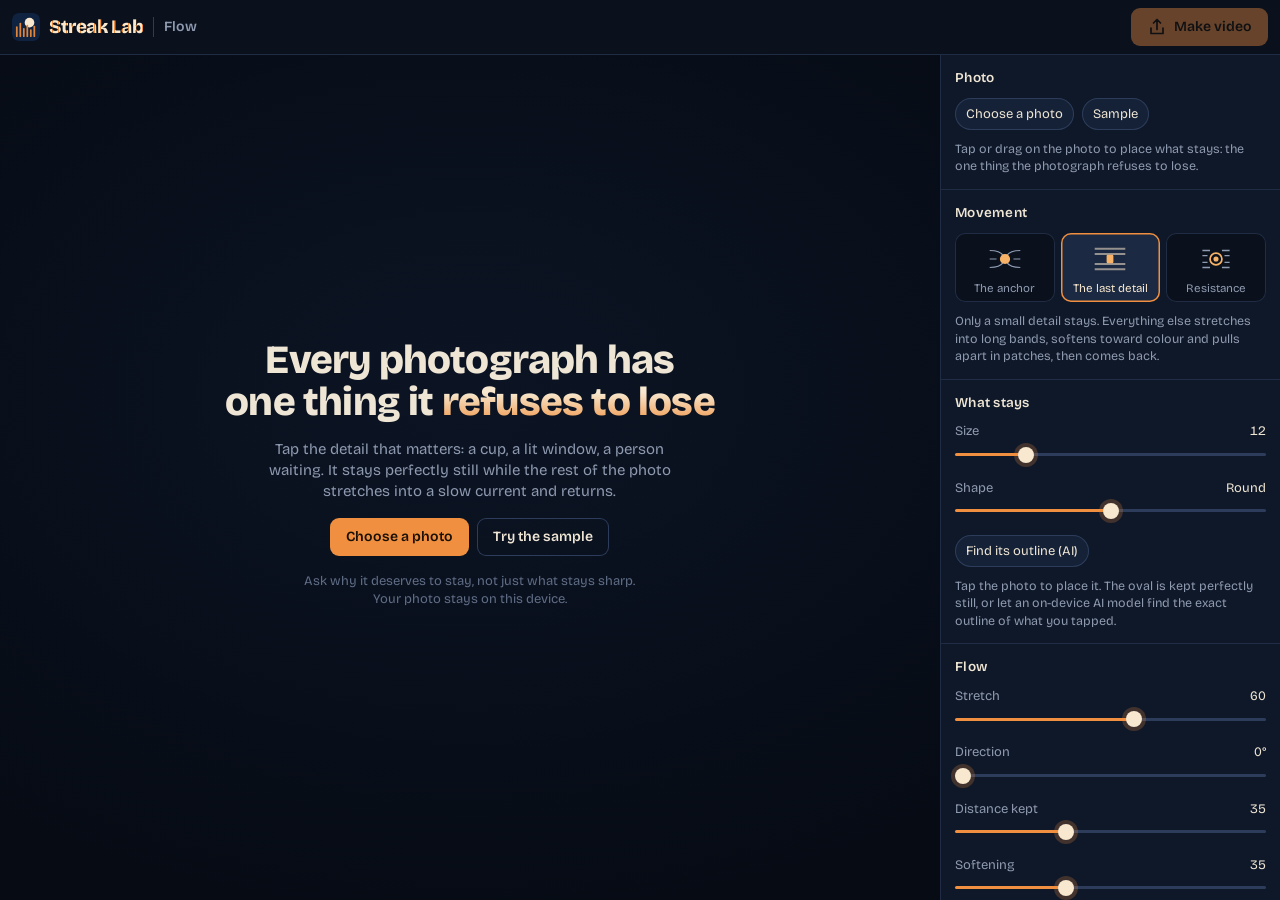
==== flow.html @ ad3f8682 "Add Pulse and Flow: two video-loop tools for a single photo Pulse sends a quiet disturbance (ripple," ====
<!doctype html>
<html lang="en">
<head>
<meta charset="utf-8">
<meta name="viewport" content="width=device-width, initial-scale=1, viewport-fit=cover">
<title>Flow · Streak Lab</title>
<meta name="description" content="The world flows around one detail: one thing stays perfectly still while the rest of the photo stretches away and returns. Make seamless video loops. Free, and your photo never leaves your device.">
<link rel="canonical" href="https://jamies.dev/streak-lab/flow.html">
<meta name="theme-color" content="#0a111d">
<link rel="icon" href="icons/favicon.svg" type="image/svg+xml">
<link rel="icon" href="icons/favicon-32.png" sizes="32x32" type="image/png">
<link rel="apple-touch-icon" href="icons/apple-touch-icon.png">
<link rel="manifest" href="manifest.webmanifest">
<meta name="apple-mobile-web-app-capable" content="yes">
<meta name="apple-mobile-web-app-title" content="Streak Lab">
<meta name="apple-mobile-web-app-status-bar-style" content="black-translucent">
<meta property="og:type" content="website">
<meta property="og:title" content="Flow · Streak Lab">
<meta property="og:description" content="The world flows around one detail: one thing stays perfectly still while the rest of the photo stretches away and returns. Make seamless video loops. Free, and your photo never leaves your device.">
<meta property="og:url" content="https://jamies.dev/streak-lab/flow.html">
<meta property="og:image" content="https://jamies.dev/streak-lab/og-image.png">
<meta name="twitter:card" content="summary_large_image">
<link rel="preconnect" href="https://fonts.googleapis.com">
<link rel="preconnect" href="https://fonts.gstatic.com" crossorigin>
<link href="https://fonts.googleapis.com/css2?family=Bricolage+Grotesque:opsz,wght@12..96,400;12..96,500;12..96,600;12..96,800&display=swap" rel="stylesheet">
<link rel="stylesheet" href="living.css">
</head>
<body data-mode="flow">
<div class="shell">
  <header class="topbar">
    <a class="brand" href="./?home" title="Back to the dashboard"><svg viewBox="0 0 64 64" aria-hidden="true"><rect width="64" height="64" rx="14" fill="#0f2340"/><circle cx="40" cy="22" r="11" fill="#f7e8cf"/><g fill="#e0843a"><rect x="9" y="30" width="4" height="25" rx="2"/><rect x="17" y="22" width="4" height="33" rx="2"/><rect x="25" y="34" width="4" height="21" rx="2"/><rect x="33" y="27" width="4" height="28" rx="2"/><rect x="41" y="37" width="4" height="18" rx="2"/><rect x="49" y="29" width="4" height="26" rx="2"/></g></svg><b>Streak Lab</b></a>
    <span class="crumb">Flow</span>
    <button class="btn" id="makeTop" disabled><svg class="i" viewBox="0 0 20 20"><path d="M10 12.5V2.5M6.5 6L10 2.5 13.5 6"/><path d="M4 11v5.5h12V11"/></svg>Make video</button>
  </header>

  <main class="stage" id="stage">
    <div class="empty" id="empty">
      <h1>Every photograph has<br>one thing it <em>refuses to lose</em></h1>
      <p>Tap the detail that matters: a cup, a lit window, a person waiting. It stays perfectly still while the rest of the photo stretches into a slow current and returns.</p>
      <div class="inline" style="justify-content:center"><button class="btn" id="pick">Choose a photo</button><button class="btn ghost" id="sample">Try the sample</button></div>
      <p style="font-size:13px;color:var(--dim)">Ask why it deserves to stay, not just what stays sharp. Your photo stays on this device.</p>
    </div>
    <div class="view" id="view" hidden><canvas id="gl" aria-label="Preview. Tap or drag to place what stays still."></canvas><canvas id="ov" aria-hidden="true"></canvas><span class="recbar" id="recbar" hidden>Recording</span></div>
    <div class="transport" id="transport" hidden>
      <button class="play" id="play" aria-label="Pause"><svg class="i" viewBox="0 0 20 20" id="playIcon"><path d="M7 4.5v11M13 4.5v11"/></svg></button>
      <input type="range" id="scrub" min="0" max="1000" value="0" aria-label="Position in the loop">
      <span class="time" id="time">0.0 / 8 s</span>
    </div>
    <p class="toast" id="status" role="status" aria-live="polite" hidden></p>
  </main>

  <aside class="panel" aria-label="Flow settings">
    <section class="sec">
      <h2>Photo</h2>
      <div class="inline"><button class="chip" id="pick2">Choose a photo</button><button class="chip" id="sample2">Sample</button></div>
      <input type="file" accept="image/*,.heic,.heif" id="file">
      <p class="hint">Tap or drag on the photo to place what stays: the one thing the photograph refuses to lose.</p>
    </section>
    <section class="sec">
      <h2>Movement</h2>
      <div class="tiles three" data-key="style">
        <button data-v="anchor"><svg viewBox="0 0 40 40"><path d="M2 10Q14 10 18 16M2 30Q14 30 18 24M22 16Q26 10 38 10M22 24Q26 30 38 30M2 20h8M30 20h8" fill="none" stroke="currentColor" stroke-width="1.4"/><circle cx="20" cy="20" r="6" fill="#f7b267"/></svg>The anchor</button>
        <button data-v="last"><svg viewBox="0 0 40 40"><path d="M2 8h36M2 14h36M2 26h36M2 32h36" stroke="currentColor" stroke-width="2.4" opacity=".55"/><rect x="16" y="15" width="8" height="10" rx="1.5" fill="#f7b267"/></svg>The last detail</button>
        <button data-v="resist"><svg viewBox="0 0 40 40"><path d="M4 10h9M4 16h6M4 24h6M4 30h9M27 10h9M30 16h6M30 24h6M27 30h9" stroke="currentColor" stroke-width="1.6"/><circle cx="20" cy="20" r="7" fill="none" stroke="#f7b267" stroke-width="2"/><circle cx="20" cy="20" r="3" fill="#f7b267"/></svg>Resistance</button>
      </div>
      <p class="hint" id="styleHint"></p>
    </section>
    <section class="sec">
      <h2>What stays</h2>
      <div class="sl"><label for="size">Size</label><output></output><input type="range" id="size" data-key="size" min="3" max="45"></div>
      <div class="sl"><label for="shape">Shape</label><output></output><input type="range" id="shape" data-key="shape" min="-100" max="100" step="5" data-fmt="shape"></div>
      <div class="inline"><button class="chip" id="findSubj">Find its outline (AI)</button><button class="chip" id="clearSubj" hidden>Use the oval</button></div>
      <p class="hint" id="anchorHint">Tap the photo to place it. The oval is kept perfectly still, or let an on-device AI model find the exact outline of what you tapped.</p>
    </section>
    <section class="sec">
      <h2>Flow</h2>
      <div class="sl"><label for="strength">Stretch</label><output></output><input type="range" id="strength" data-key="strength" min="5" max="100"></div>
      <div class="sl"><label for="dir">Direction</label><output></output><input type="range" id="dir" data-key="dir" min="0" max="355" step="5" data-fmt="deg"></div>
      <div class="sl"><label for="halo">Distance kept</label><output></output><input type="range" id="halo" data-key="halo" min="0" max="100"></div>
      <div class="sl"><label for="soften">Softening</label><output></output><input type="range" id="soften" data-key="soften" min="0" max="100"></div>
      <p class="hint">Stretch sets how long the pixel trails get at the peak. Distance kept is how close the flow is allowed to come. Softening fades the surroundings towards colour while the detail stays sharp.</p>
    </section>
    <section class="sec">
      <h2>Personality</h2>
      <p class="personality" id="persona"></p>
      <div class="sl"><label for="variety">Unpredictability</label><output></output><input type="range" id="variety" data-key="variety" min="0" max="100"></div>
      <div class="inline"><button class="chip" id="reroll">New personality</button><span class="seed" id="seedLabel"></span></div>
      <p class="hint">Each loop gets its own personality: which areas move first, how long the trails get, where the strongest pull develops and how unevenly it returns. The subject and the main direction stay yours.</p>
    </section>
    <section class="sec">
      <h2>Look <span class="series">Shared with Pulse</span></h2>
      <div class="seg" data-key="grade" data-store="S"><button data-v="none">None</button><button data-v="muted">Muted</button><button data-v="night">Night</button><button data-v="mono">Mono</button><button data-v="faded">Faded</button></div>
      <div class="sl"><label for="grain">Grain</label><output></output><input type="range" id="grain" data-key="grain" data-store="S" min="0" max="100"></div>
      <p class="hint">Keep one restrained colour treatment across a series. The look, shape and loop length here are shared with Pulse, so a pulse version and a flow version of the same photo match.</p>
    </section>
    <section class="sec">
      <h2>Video <span class="series">Shared with Pulse</span></h2>
      <div class="row">Shape<div class="seg" data-key="aspect" data-store="S"><button data-v="45">4:5</button><button data-v="11">1:1</button><button data-v="916">9:16</button><button data-v="orig">Photo</button></div></div>
      <div class="row">Loop<div class="seg" data-key="dur" data-store="S" data-num><button data-v="6">6 s</button><button data-v="8">8 s</button><button data-v="10">10 s</button><button data-v="12">12 s</button></div></div>
      <div class="sl"><label for="zoom">Zoom</label><output></output><input type="range" id="zoom" data-key="zoom" min="100" max="250" data-fmt="pct"></div>
      <div class="sl"><label for="fx">Across</label><output></output><input type="range" id="fx" data-key="fx" min="0" max="100"></div>
      <div class="sl"><label for="fy">Down</label><output></output><input type="range" id="fy" data-key="fy" min="0" max="100"></div>
    </section>
    <section class="sec">
      <h2>Export</h2>
      <button class="btn wide" id="make" disabled>Make video</button>
      <div id="vidBox" hidden><video id="vid" playsinline muted loop controls></video><button class="btn ghost wide" id="saveVid">Save video</button></div>
      <button class="btn ghost wide" id="stillBtn" disabled>Save this frame</button>
      <button class="btn ghost wide" id="toOther" disabled>Make the Pulse version of this photo</button>
      <p class="hint">One seamless loop at 1080 wide, silent so you can add music. Keep this screen open while it records. Safari records MP4; some other browsers only record WebM.</p>
    </section>
    <section class="sec">
      <details class="ideas"><summary>Ideas to shoot</summary>
        <table><tr><th>Movement</th><th>Try it on</th><th>Theme</th></tr>
        <tr><td>The anchor</td><td>A person waiting, a motorcycle standing still, a small plant</td><td>Holding your position while everything changes</td></tr>
        <tr><td>The last detail</td><td>The window where a light was on, one cup on a table, a hand on a railing</td><td>Remembering one detail more clearly than the whole</td></tr>
        <tr><td>Resistance</td><td>A doorway in a fragmenting street, a figure whose colours stretch away</td><td>Trying not to lose something</td></tr>
        </table>
      </details>
    </section>
  </aside>
</div>
<script src="living.js"></script>
</body>
</html>
---- living.css ----
:root{--bg:#0a111d;--stage:#060b14;--panel:#0f1828;--panel2:#152136;--raise:#1b2942;--line:#1f2c44;--line2:#2c3c5a;--fg:#eee5d4;--muted:#8e9ab0;--dim:#5f6d86;
  --accent:#ef8f3f;--accent-hi:#f7b267;--accent-fg:#1a1006;--cream:#f7e8cf;--sat:env(safe-area-inset-top,0px);--sab:env(safe-area-inset-bottom,0px);color-scheme:dark}
*,*::before,*::after{box-sizing:border-box}
html,body{height:100%}
body{margin:0;background:var(--bg);color:var(--fg);font:14px/1.4 "Bricolage Grotesque",system-ui,-apple-system,"Segoe UI",sans-serif;-webkit-font-smoothing:antialiased;overflow:hidden}
button,select,input,label{font:inherit;color:inherit;-webkit-tap-highlight-color:transparent;touch-action:manipulation}
button{cursor:pointer}button:disabled{opacity:.4;cursor:not-allowed}
[hidden]{display:none!important}
:focus-visible{outline:2px solid var(--accent);outline-offset:2px}
svg.i{width:20px;height:20px;fill:none;stroke:currentColor;stroke-width:1.7;stroke-linecap:round;stroke-linejoin:round;flex:none}
input[type=file]{position:absolute;opacity:0;width:1px;height:1px;pointer-events:none}
.shell{height:100vh;height:100dvh;display:grid;grid-template-columns:minmax(0,1fr) 340px;grid-template-rows:auto minmax(0,1fr);grid-template-areas:"top top" "stage panel"}
.topbar{grid-area:top;display:flex;align-items:center;gap:10px;padding:calc(8px + var(--sat)) 12px 8px;border-bottom:1px solid var(--line)}
.brand{display:flex;align-items:center;gap:9px;color:inherit;text-decoration:none;min-width:0}
.brand svg{width:28px;height:28px;border-radius:7px;flex:none}
.brand b{font-weight:800;font-size:19px;letter-spacing:-.02em;white-space:nowrap;background:repeating-linear-gradient(90deg,var(--cream) 0 3px,var(--accent) 3px 4px,var(--cream) 4px 9px,var(--accent) 9px 10px,var(--cream) 10px 14px);-webkit-background-clip:text;background-clip:text;color:transparent}
.crumb{color:var(--muted);font-weight:600;padding-left:10px;border-left:1px solid var(--line2);margin-right:auto}
.btn{display:inline-flex;align-items:center;justify-content:center;gap:7px;border:0;background:var(--accent);color:var(--accent-fg);font-weight:600;min-height:38px;padding:8px 16px;border-radius:9px;white-space:nowrap}
.btn:hover:not(:disabled){background:var(--accent-hi)}
.btn.ghost{background:transparent;color:var(--fg);box-shadow:inset 0 0 0 1px var(--line2)}
.btn.ghost:hover:not(:disabled){background:var(--raise)}
.btn.wide{width:100%}
.chip{display:inline-flex;align-items:center;gap:6px;border:0;box-shadow:inset 0 0 0 1px var(--line2);background:var(--panel2);font-size:13px;min-height:32px;padding:5px 11px;border-radius:999px}
.chip:hover:not(:disabled){box-shadow:inset 0 0 0 1px var(--accent)}
.stage{grid-area:stage;position:relative;display:grid;place-items:center;overflow:hidden;background:radial-gradient(120% 90% at 50% 40%,#0c1424 0%,var(--stage) 70%);touch-action:none;user-select:none;-webkit-user-select:none}
#out{display:block;box-shadow:0 18px 60px rgba(0,0,0,.55);border-radius:4px;cursor:grab;touch-action:none}
#out.moving{cursor:grabbing}
.empty{display:grid;gap:16px;justify-items:center;text-align:center;padding:24px;max-width:560px}
.empty h1{margin:0;font-size:clamp(26px,5vw,40px);line-height:1.05;font-weight:800;letter-spacing:-.02em}
.empty h1 em{font-style:normal;background:linear-gradient(180deg,var(--cream) 30%,var(--accent) 100%);-webkit-background-clip:text;background-clip:text;color:transparent}
.empty p{margin:0;color:var(--muted);font-size:15px;max-width:44ch}
.toast{position:absolute;left:50%;transform:translateX(-50%);bottom:18px;max-width:calc(100% - 24px);width:max-content;background:rgba(21,33,54,.96);box-shadow:inset 0 0 0 1px var(--line2);border-radius:10px;padding:9px 14px;font-size:13.5px;margin:0;pointer-events:none}
.panel{grid-area:panel;border-left:1px solid var(--line);background:var(--panel);overflow:auto;overscroll-behavior:contain}
.sec{padding:14px;display:grid;gap:10px;border-bottom:1px solid var(--line)}
.sec h2{margin:0;font-size:13.5px;font-weight:600;letter-spacing:.02em}
.hint{margin:0;color:var(--muted);font-size:12.5px}
.slots{display:grid;grid-template-columns:1fr 1fr;gap:8px}
.slot{position:relative;display:grid;place-items:center;aspect-ratio:1;border-radius:12px;background:var(--bg) center/cover no-repeat;box-shadow:inset 0 0 0 1.5px var(--line2);cursor:pointer;overflow:hidden;font-size:12.5px;color:var(--muted);text-align:center;padding:8px}
.slot.has{box-shadow:inset 0 0 0 1.5px var(--line2)}
.slot.has span{position:absolute;left:6px;bottom:6px;background:rgba(10,17,29,.82);color:var(--fg);border-radius:6px;padding:2px 7px;font-size:11.5px}
.slot:hover{box-shadow:inset 0 0 0 2px var(--accent)}
.slot b{display:block;color:var(--fg);font-size:13.5px}
.tiles svg{display:block;border-radius:3px}
.inline{display:flex;gap:8px;flex-wrap:wrap;align-items:center}
.tiles{display:grid;grid-template-columns:repeat(4,1fr);gap:6px}
.tiles button{display:grid;justify-items:center;gap:6px;border:0;border-radius:10px;background:var(--bg);box-shadow:inset 0 0 0 1px var(--line);padding:9px 4px 7px;font-size:11.5px;color:var(--muted);line-height:1.15}
.tiles button[aria-pressed="true"]{color:var(--cream);box-shadow:inset 0 0 0 1.5px var(--accent);background:var(--raise)}
.tiles i{display:grid;gap:2px;width:22px;height:28px}
.tiles i b{display:block;border:1.5px solid currentColor;border-radius:2px}
.seg{display:flex;background:var(--bg);border-radius:10px;padding:3px;gap:3px;box-shadow:inset 0 0 0 1px var(--line)}
.seg button{flex:1;border:0;background:transparent;color:var(--muted);font-size:13px;min-height:32px;padding:5px 8px;border-radius:7px}
.seg button[aria-pressed="true"]{background:var(--raise);color:var(--fg);font-weight:600}
.sl{display:grid;grid-template-columns:minmax(0,1fr) auto;align-items:center;gap:0 8px}
.sl label{color:var(--muted);font-size:13px}
.sl output{font-size:13px;font-variant-numeric:tabular-nums;min-width:34px;text-align:right}
.sl input{grid-column:1/-1}
input[type=range]{-webkit-appearance:none;appearance:none;width:100%;height:28px;margin:0;background:transparent;--p:50%;cursor:pointer}
input[type=range]::-webkit-slider-runnable-track{height:3px;border-radius:3px;background:linear-gradient(90deg,var(--accent) var(--p),var(--line2) var(--p))}
input[type=range]::-webkit-slider-thumb{-webkit-appearance:none;width:16px;height:16px;margin-top:-6.5px;border-radius:50%;background:var(--cream);border:0;box-shadow:0 0 0 4px rgba(239,143,63,.22)}
input[type=range]::-moz-range-track{height:3px;background:var(--line2)}
input[type=range]::-moz-range-progress{height:3px;background:var(--accent)}
input[type=range]::-moz-range-thumb{width:16px;height:16px;border-radius:50%;background:var(--cream);border:0}
@media (pointer:coarse){input[type=range]{height:34px}input[type=range]::-webkit-slider-thumb{width:24px;height:24px;margin-top:-10.5px}}
.check{display:flex;gap:9px;align-items:center;font-size:13.5px}
.check input{width:18px;height:18px;margin:0;accent-color:var(--accent)}
input[type=color]{-webkit-appearance:none;appearance:none;width:34px;height:34px;border:0;border-radius:50%;padding:0;background:none;box-shadow:0 0 0 2px var(--line2);cursor:pointer}
input[type=color]::-webkit-color-swatch-wrapper{padding:0}input[type=color]::-webkit-color-swatch{border:0;border-radius:50%}
.row{display:flex;align-items:center;gap:10px;font-size:13px;color:var(--muted)}
.row .seg{flex:1}
@media (max-width:899px) and (orientation:portrait),(max-width:599px){
  .shell{grid-template-columns:minmax(0,1fr);grid-template-rows:auto minmax(0,1fr) auto;grid-template-areas:"top" "stage" "panel"}
  .panel{border-left:0;border-top:1px solid var(--line);height:min(44dvh,420px);padding-bottom:var(--sab)}
  .brand b{display:none}
  .toast{bottom:10px}
}
/* ---------- Pulse and Flow additions */
.stage{grid-template-rows:minmax(0,1fr) auto;padding-bottom:8px}
.view{position:relative;display:grid;place-items:center;min-height:0;min-width:0;width:100%;height:100%}
#gl{display:block;box-shadow:0 18px 60px rgba(0,0,0,.55);border-radius:4px;cursor:crosshair;touch-action:none}
#ov{position:absolute;pointer-events:none}
.transport{display:flex;align-items:center;gap:10px;width:min(560px,calc(100% - 24px));padding:4px 0}
.transport .play{width:38px;height:38px;border-radius:50%;border:0;background:var(--raise);display:grid;place-items:center;flex:none}
.transport .play:hover{background:var(--line2)}
.transport input{flex:1}
.transport .time{font-size:12.5px;color:var(--muted);font-variant-numeric:tabular-nums;min-width:74px;text-align:right}
.tiles.three{grid-template-columns:repeat(3,1fr)}
.tiles svg{width:34px;height:34px}
.personality{margin:0;font-size:13.5px;line-height:1.45;color:var(--cream);background:var(--bg);border-radius:10px;padding:10px 12px;box-shadow:inset 0 0 0 1px var(--line)}
.seed{font-size:12px;color:var(--dim);font-variant-numeric:tabular-nums}
.series{font-size:11px;font-weight:600;letter-spacing:.04em;text-transform:uppercase;color:var(--dim);margin-left:6px}
details.ideas summary{cursor:pointer;font-weight:600;font-size:13.5px}
details.ideas table{width:100%;border-collapse:collapse;font-size:12.5px;margin-top:8px}
details.ideas td,details.ideas th{text-align:left;padding:6px 6px 6px 0;border-bottom:1px solid var(--line);vertical-align:top}
details.ideas th{color:var(--muted);font-weight:600}
details.ideas td:first-child{color:var(--fg)}
details.ideas td{color:var(--muted)}
.recbar{position:absolute;top:12px;left:50%;transform:translateX(-50%);background:rgba(192,20,30,.92);color:#fff;border-radius:999px;padding:5px 12px;font-size:13px;font-weight:600}
#vidBox{display:grid;gap:8px}
#vidBox video{width:100%;border-radius:10px;background:#000;max-height:260px}
.toast{bottom:64px}
@media (max-width:899px) and (orientation:portrait),(max-width:599px){.toast{bottom:56px}}
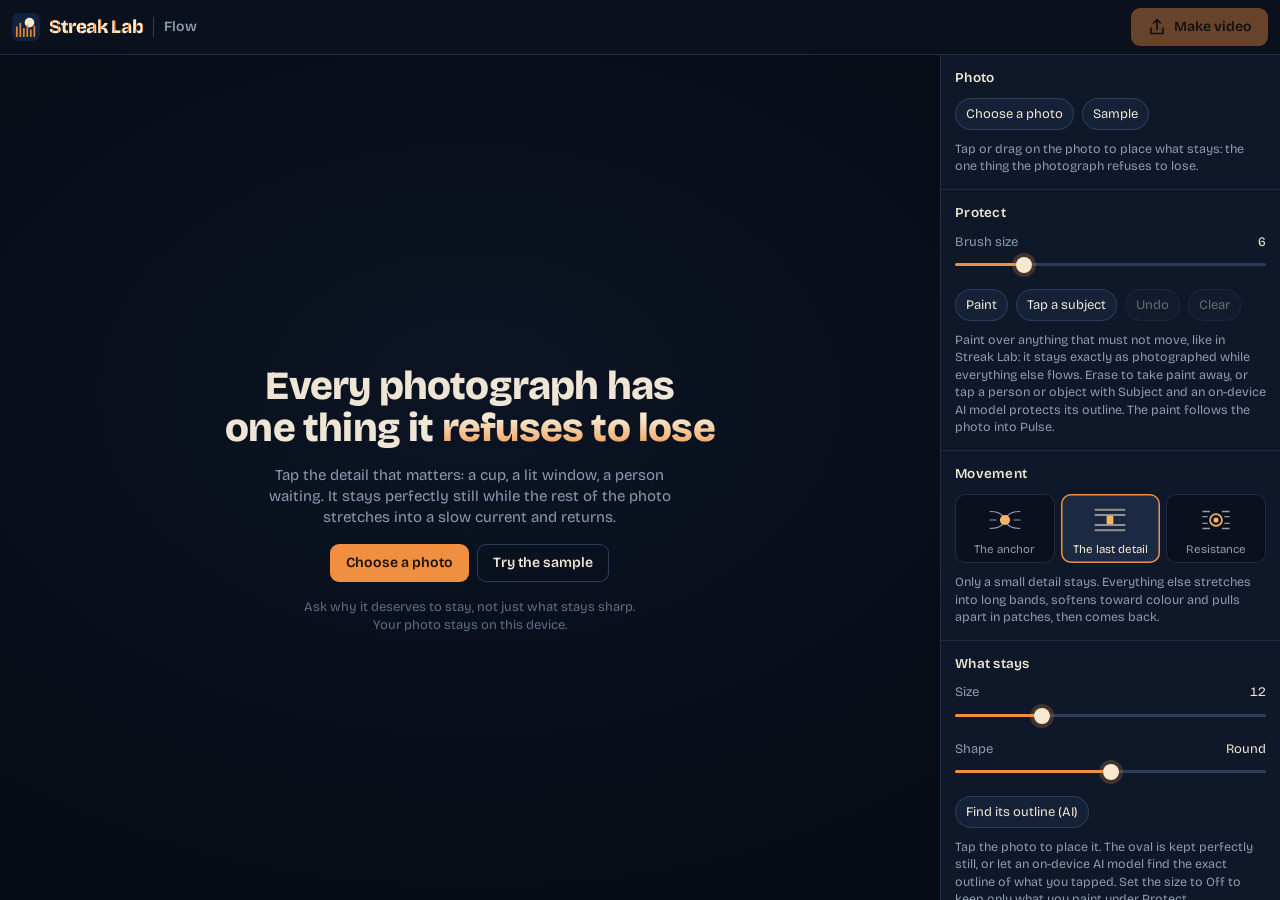
==== commit 16087793: "Pulse and Flow: paint to protect what must not move A Protect brush, Erase, and tap-a-subject (on-de" ====
--- a/flow.html
+++ b/flow.html
@@ -40,6 +40,12 @@
       <div class="inline" style="justify-content:center"><button class="btn" id="pick">Choose a photo</button><button class="btn ghost" id="sample">Try the sample</button></div>
       <p style="font-size:13px;color:var(--dim)">Ask why it deserves to stay, not just what stays sharp. Your photo stays on this device.</p>
     </div>
+    <div class="ptools" id="ptools" role="toolbar" aria-label="Tools" hidden>
+      <button data-tool="place" aria-pressed="true" title="Detail (P)"><svg class="i" viewBox="0 0 20 20"><circle cx="10" cy="10" r="2.2"/><circle cx="10" cy="10" r="6.5" stroke-dasharray="2.5 2.5"/></svg><span>Detail</span></button>
+      <button data-tool="paint" aria-pressed="false" title="Paint what must not move (B)"><svg class="i" viewBox="0 0 20 20"><path d="M13.5 3.5l3 3-8 8H5.5v-3z"/><path d="M3 17.5h14"/></svg><span>Protect</span></button>
+      <button data-tool="erase" aria-pressed="false" title="Erase protect paint (E)"><svg class="i" viewBox="0 0 20 20"><path d="M8 16.5l-4.5-4.5 8-8 6 6-6.5 6.5z"/><path d="M8 16.5h9M7.5 7.5l6 6"/></svg><span>Erase</span></button>
+      <button data-tool="subject" aria-pressed="false" title="Tap a person or object to protect it (S)"><svg class="i" viewBox="0 0 20 20"><circle cx="10" cy="6.5" r="3"/><path d="M4 17c.8-3.4 3.2-5 6-5s5.2 1.6 6 5"/></svg><span>Subject</span></button>
+    </div>
     <div class="view" id="view" hidden><canvas id="gl" aria-label="Preview. Tap or drag to place what stays still."></canvas><canvas id="ov" aria-hidden="true"></canvas><span class="recbar" id="recbar" hidden>Recording</span></div>
     <div class="transport" id="transport" hidden>
       <button class="play" id="play" aria-label="Pause"><svg class="i" viewBox="0 0 20 20" id="playIcon"><path d="M7 4.5v11M13 4.5v11"/></svg></button>
@@ -57,6 +63,12 @@
       <p class="hint">Tap or drag on the photo to place what stays: the one thing the photograph refuses to lose.</p>
     </section>
     <section class="sec">
+      <h2>Protect</h2>
+      <div class="sl"><label for="brush">Brush size</label><output></output><input type="range" id="brush" data-key="brush" min="1" max="25"></div>
+      <div class="inline"><button class="chip" id="protPaint">Paint</button><button class="chip" id="protSubject">Tap a subject</button><button class="chip" id="protUndo" disabled>Undo</button><button class="chip" id="protClear" disabled>Clear</button></div>
+      <p class="hint">Paint over anything that must not move, like in Streak Lab: it stays exactly as photographed while everything else flows. Erase to take paint away, or tap a person or object with Subject and an on-device AI model protects its outline. The paint follows the photo into Pulse.</p>
+    </section>
+    <section class="sec">
       <h2>Movement</h2>
       <div class="tiles three" data-key="style">
         <button data-v="anchor"><svg viewBox="0 0 40 40"><path d="M2 10Q14 10 18 16M2 30Q14 30 18 24M22 16Q26 10 38 10M22 24Q26 30 38 30M2 20h8M30 20h8" fill="none" stroke="currentColor" stroke-width="1.4"/><circle cx="20" cy="20" r="6" fill="#f7b267"/></svg>The anchor</button>
@@ -67,10 +79,10 @@
     </section>
     <section class="sec">
       <h2>What stays</h2>
-      <div class="sl"><label for="size">Size</label><output></output><input type="range" id="size" data-key="size" min="3" max="45"></div>
+      <div class="sl"><label for="size">Size</label><output></output><input type="range" id="size" data-key="size" min="0" max="45" data-fmt="size"></div>
       <div class="sl"><label for="shape">Shape</label><output></output><input type="range" id="shape" data-key="shape" min="-100" max="100" step="5" data-fmt="shape"></div>
       <div class="inline"><button class="chip" id="findSubj">Find its outline (AI)</button><button class="chip" id="clearSubj" hidden>Use the oval</button></div>
-      <p class="hint" id="anchorHint">Tap the photo to place it. The oval is kept perfectly still, or let an on-device AI model find the exact outline of what you tapped.</p>
+      <p class="hint" id="anchorHint">Tap the photo to place it. The oval is kept perfectly still, or let an on-device AI model find the exact outline of what you tapped. Set the size to Off to keep only what you paint under Protect.</p>
     </section>
     <section class="sec">
       <h2>Flow</h2>
--- a/living.css
+++ b/living.css
@@ -99,3 +99,11 @@
 #vidBox video{width:100%;border-radius:10px;background:#000;max-height:260px}
 .toast{bottom:64px}
 @media (max-width:899px) and (orientation:portrait),(max-width:599px){.toast{bottom:56px}}
+.ptools{position:absolute;top:10px;left:50%;transform:translateX(-50%);z-index:3;display:flex;gap:3px;padding:4px;border-radius:12px;background:rgba(15,24,40,.92);box-shadow:inset 0 0 0 1px var(--line2),0 8px 24px rgba(0,0,0,.4)}
+.ptools button{display:flex;align-items:center;gap:6px;border:0;background:transparent;color:var(--muted);font-size:13px;min-height:34px;padding:5px 10px;border-radius:9px}
+.ptools button:hover{color:var(--fg)}
+.ptools button[aria-pressed="true"]{background:var(--raise);color:var(--cream);box-shadow:inset 0 0 0 1px var(--accent)}
+.ptools svg.i{width:18px;height:18px}
+.stage{padding-top:52px}
+#gl.painting{cursor:none}
+@media (max-width:420px){.ptools button span{display:none}.ptools button{padding:5px 12px}}
